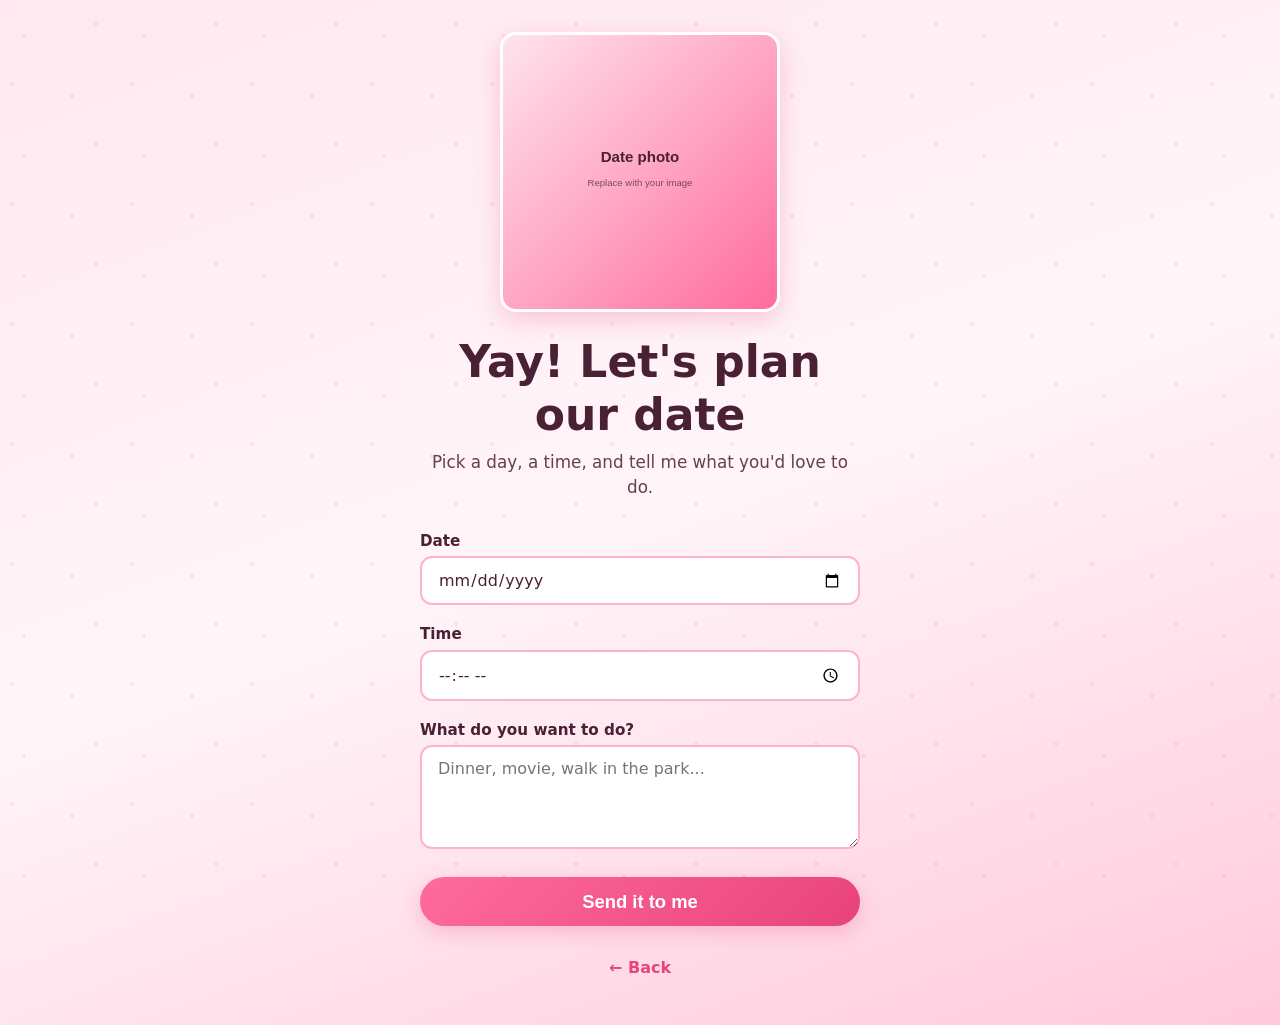
==== date.html @ 162b0b5b "first commit" ====
<!DOCTYPE html>
<html lang="en">
<head>
  <meta charset="UTF-8">
  <meta name="viewport" content="width=device-width, initial-scale=1.0">
  <title>Plan our date</title>
  <link rel="stylesheet" href="css/style.css">
</head>
<body class="page-date">
  <div class="hearts-bg" aria-hidden="true"></div>

  <main class="container container-narrow">
    <img src="images/date.svg" alt="Us" class="photo photo-hero">

    <h1 class="title">Yay! Let's plan our date</h1>
    <p class="subtitle">Pick a day, a time, and tell me what you'd love to do.</p>

    <form id="date-form" class="date-form">
      <label class="field">
        <span>Date</span>
        <input type="date" name="date" required>
      </label>

      <label class="field">
        <span>Time</span>
        <input type="time" name="time" required>
      </label>

      <label class="field">
        <span>What do you want to do?</span>
        <textarea name="activity" rows="4" placeholder="Dinner, movie, walk in the park..." required></textarea>
      </label>

      <button type="submit" class="btn btn-yes btn-full" id="submit-btn">Send it to me</button>
      <p class="form-status hidden" id="form-status" role="status"></p>
    </form>

    <a href="index.html" class="back-link">← Back</a>
  </main>

  <script src="js/config.js"></script>
  <script src="js/date-form.js"></script>
</body>
</html>
---- css/style.css ----
*,
*::before,
*::after {
  box-sizing: border-box;
  margin: 0;
  padding: 0;
}

:root {
  --pink: #ff6b9d;
  --pink-dark: #e8437a;
  --rose: #ffb3c9;
  --cream: #fff5f8;
  --text: #4a2035;
  --shadow: rgba(232, 67, 122, 0.25);
}

html {
  min-height: 100%;
}

body {
  min-height: 100vh;
  font-family: "Segoe UI", system-ui, -apple-system, sans-serif;
  color: var(--text);
  overflow-x: hidden;
}

.page-main {
  background: linear-gradient(160deg, #ffe4ec 0%, #fff0f5 40%, #ffd6e8 100%);
}

.page-date {
  background: linear-gradient(160deg, #ffe8f0 0%, #fff5f8 50%, #ffc9dc 100%);
}

.page-sad {
  background: linear-gradient(160deg, #2a2438 0%, #3d3550 50%, #1e1a28 100%);
  color: #d4cce0;
}

.hearts-bg {
  position: fixed;
  inset: 0;
  pointer-events: none;
  opacity: 0.15;
  background-image:
    radial-gradient(circle at 20% 30%, var(--pink) 2px, transparent 2px),
    radial-gradient(circle at 80% 20%, var(--pink) 2px, transparent 2px),
    radial-gradient(circle at 60% 80%, var(--pink) 2px, transparent 2px),
    radial-gradient(circle at 10% 70%, var(--pink) 2px, transparent 2px);
  background-size: 120px 120px;
}

.container {
  position: relative;
  z-index: 1;
  max-width: 720px;
  margin: 0 auto;
  padding: 2rem 1.25rem 3rem;
  text-align: center;
}

.container-narrow {
  max-width: 480px;
}

.photo-grid {
  display: grid;
  grid-template-columns: repeat(3, 1fr);
  gap: 0.75rem;
  margin-bottom: 2rem;
}

.photo {
  width: 100%;
  aspect-ratio: 1;
  object-fit: cover;
  border-radius: 1rem;
  box-shadow: 0 8px 24px var(--shadow);
  border: 3px solid white;
}

.photo-hero {
  max-width: 280px;
  margin: 0 auto 1.5rem;
  display: block;
}

.title {
  font-size: clamp(2rem, 6vw, 2.75rem);
  font-weight: 700;
  margin-bottom: 0.5rem;
  line-height: 1.2;
}

.subtitle {
  font-size: 1.05rem;
  opacity: 0.85;
  margin-bottom: 2rem;
  line-height: 1.5;
}

.button-area {
  position: relative;
  min-height: 120px;
  display: flex;
  flex-wrap: wrap;
  align-items: center;
  justify-content: center;
  gap: 1rem;
  margin-top: 1.5rem;
}

.btn {
  display: inline-flex;
  align-items: center;
  justify-content: center;
  padding: 0.85rem 2.25rem;
  font-size: 1.15rem;
  font-weight: 600;
  border: none;
  border-radius: 999px;
  cursor: pointer;
  text-decoration: none;
  transition: transform 0.15s ease, box-shadow 0.15s ease;
  user-select: none;
  -webkit-tap-highlight-color: transparent;
}

.btn-yes {
  background: linear-gradient(135deg, var(--pink), var(--pink-dark));
  color: white;
  box-shadow: 0 6px 20px var(--shadow);
}

.btn-yes:hover {
  transform: scale(1.05);
  box-shadow: 0 8px 28px var(--shadow);
}

.btn-no {
  background: white;
  color: var(--text);
  border: 2px solid var(--rose);
  box-shadow: 0 4px 16px rgba(0, 0, 0, 0.08);
  position: absolute;
  transition: left 0.12s ease, top 0.12s ease, transform 0.15s ease;
}

.btn-no.chase-mode {
  cursor: default;
}

.btn-no.clickable-mode {
  position: relative;
  cursor: pointer;
  animation: pulse 1.5s ease infinite;
}

.btn-no.clickable-mode:hover {
  transform: scale(1.05);
}

@keyframes pulse {
  0%, 100% { box-shadow: 0 4px 16px rgba(0, 0, 0, 0.08); }
  50% { box-shadow: 0 4px 24px var(--shadow); }
}

.btn-full {
  width: 100%;
  margin-top: 0.5rem;
}

.btn-muted {
  background: rgba(255, 255, 255, 0.1);
  color: #d4cce0;
  border: 1px solid rgba(255, 255, 255, 0.2);
}

.btn-muted:hover {
  background: rgba(255, 255, 255, 0.15);
}

.btn:disabled {
  opacity: 0.6;
  cursor: not-allowed;
}

.hint {
  margin-top: 1.25rem;
  font-size: 0.95rem;
  opacity: 0.75;
  min-height: 1.5em;
}

.hidden {
  display: none !important;
}

.date-form {
  text-align: left;
}

.field {
  display: flex;
  flex-direction: column;
  gap: 0.4rem;
  margin-bottom: 1.25rem;
}

.field span {
  font-weight: 600;
  font-size: 0.95rem;
}

.field input,
.field textarea {
  padding: 0.75rem 1rem;
  border: 2px solid var(--rose);
  border-radius: 0.75rem;
  font: inherit;
  background: white;
  color: var(--text);
}

.field input:focus,
.field textarea:focus {
  outline: none;
  border-color: var(--pink);
  box-shadow: 0 0 0 3px rgba(255, 107, 157, 0.2);
}

.field textarea {
  resize: vertical;
  min-height: 100px;
}

.form-status {
  margin-top: 1rem;
  text-align: center;
  font-weight: 600;
}

.form-status.success {
  color: #2d8a4e;
}

.form-status.error {
  color: #c0392b;
}

.back-link {
  display: inline-block;
  margin-top: 2rem;
  color: var(--pink-dark);
  text-decoration: none;
  font-weight: 600;
}

.back-link:hover {
  text-decoration: underline;
}

.sad-content {
  padding-top: 4rem;
}

.sad-photo {
  border-color: rgba(255, 255, 255, 0.15);
  filter: grayscale(0.4) brightness(0.85);
}

.sad-title {
  color: #e8e0f0;
  font-size: clamp(2.5rem, 8vw, 3.5rem);
}

.sad-text {
  color: #a89bb8;
  margin-bottom: 2.5rem;
}

@media (max-width: 520px) {
  .photo-grid {
    grid-template-columns: 1fr;
    max-width: 220px;
    margin-left: auto;
    margin-right: auto;
  }

  .button-area {
    min-height: 160px;
  }
}
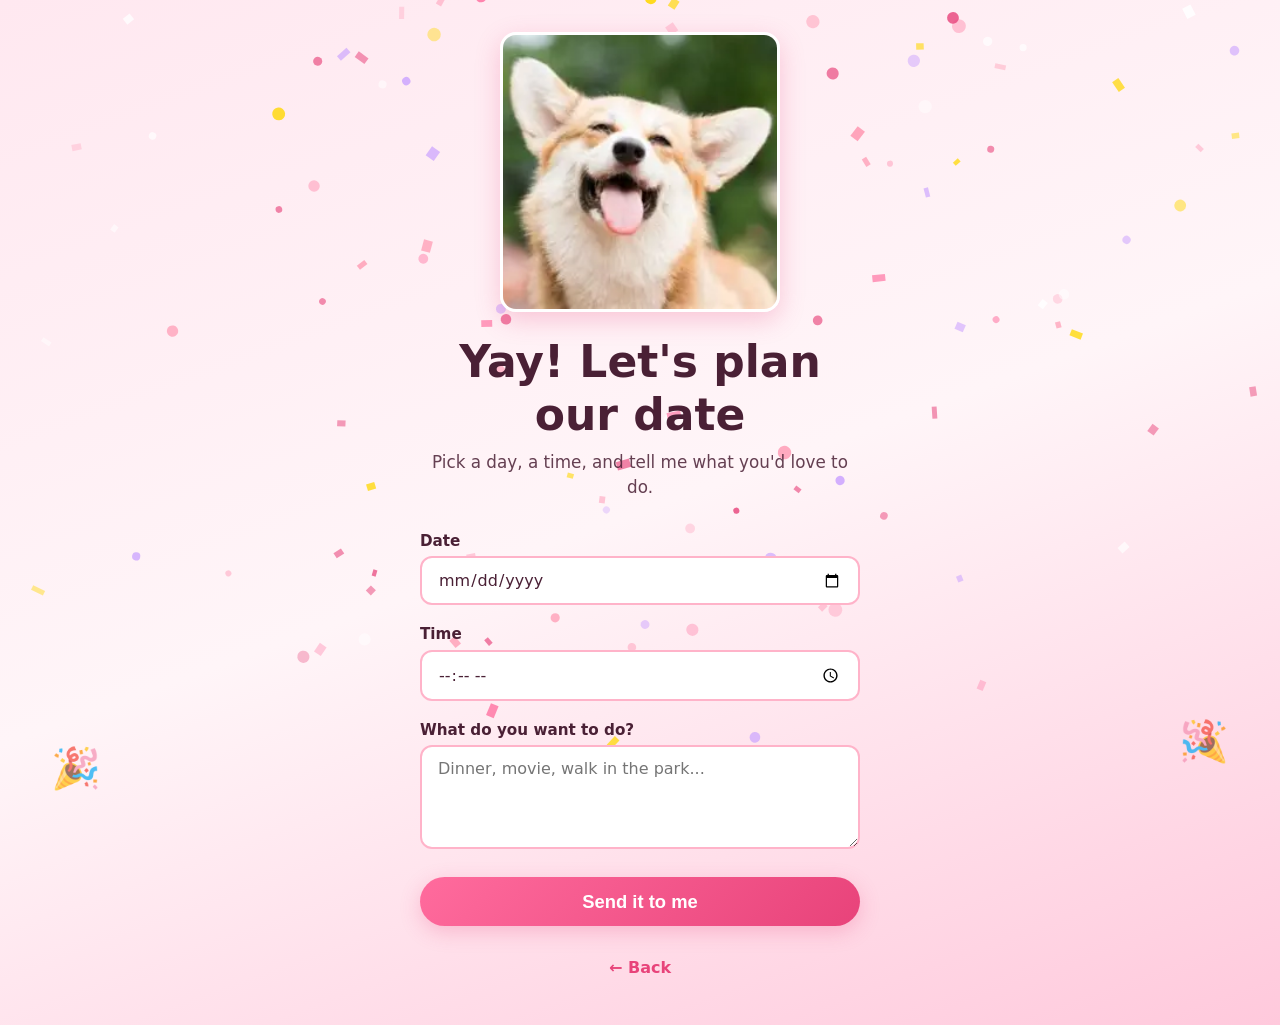
==== commit 78835da0: "changes" ====
--- a/date.html
+++ b/date.html
@@ -5,12 +5,15 @@
   <meta name="viewport" content="width=device-width, initial-scale=1.0">
   <title>Plan our date</title>
   <link rel="stylesheet" href="css/style.css">
+  <link rel="stylesheet" href="css/animations.css">
 </head>
 <body class="page-date">
-  <div class="hearts-bg" aria-hidden="true"></div>
+  <canvas class="confetti-canvas" id="confetti-canvas" aria-hidden="true"></canvas>
+  <span class="party-popper party-popper-left" aria-hidden="true">🎉</span>
+  <span class="party-popper party-popper-right" aria-hidden="true">🎉</span>
 
   <main class="container container-narrow">
-    <img src="images/date.svg" alt="Us" class="photo photo-hero">
+    <img src="images/download.webp" alt="Us" class="photo photo-hero">
 
     <h1 class="title">Yay! Let's plan our date</h1>
     <p class="subtitle">Pick a day, a time, and tell me what you'd love to do.</p>
@@ -38,6 +41,7 @@
     <a href="index.html" class="back-link">← Back</a>
   </main>
 
+  <script src="js/animations.js"></script>
   <script src="js/config.js"></script>
   <script src="js/date-form.js"></script>
 </body>
--- a/css/style.css
+++ b/css/style.css
@@ -54,7 +54,7 @@
 
 .container {
   position: relative;
-  z-index: 1;
+  z-index: 2;
   max-width: 720px;
   margin: 0 auto;
   padding: 2rem 1.25rem 3rem;
@@ -192,6 +192,66 @@
   font-size: 0.95rem;
   opacity: 0.75;
   min-height: 1.5em;
+  transition: opacity 0.2s ease;
+}
+
+.hint.guilt-flash {
+  opacity: 1;
+  color: var(--pink-dark);
+  font-weight: 600;
+  animation: guilt-shake 0.45s ease;
+}
+
+.guilt-popups {
+  position: fixed;
+  inset: 0;
+  pointer-events: none;
+  z-index: 3;
+}
+
+.guilt-bubble {
+  position: fixed;
+  padding: 0.5rem 1rem;
+  background: white;
+  color: var(--pink-dark);
+  font-weight: 700;
+  font-size: 1rem;
+  border-radius: 999px;
+  border: 2px solid var(--rose);
+  box-shadow: 0 6px 20px var(--shadow);
+  white-space: nowrap;
+  animation: guilt-pop 1.8s ease forwards;
+  transform: translate(-50%, -50%);
+}
+
+@keyframes guilt-shake {
+  0%, 100% { transform: translateX(0); }
+  20% { transform: translateX(-6px); }
+  40% { transform: translateX(6px); }
+  60% { transform: translateX(-4px); }
+  80% { transform: translateX(4px); }
+}
+
+@keyframes guilt-pop {
+  0% {
+    opacity: 0;
+    transform: translate(-50%, -50%) scale(0.5);
+  }
+  12% {
+    opacity: 1;
+    transform: translate(-50%, -60%) scale(1.08);
+  }
+  25% {
+    transform: translate(-50%, -75%) scale(1);
+  }
+  75% {
+    opacity: 1;
+    transform: translate(-50%, -95%) scale(1);
+  }
+  100% {
+    opacity: 0;
+    transform: translate(-50%, -120%) scale(0.9);
+  }
 }
 
 .hidden {
--- a/css/animations.css
+++ b/css/animations.css
@@ -0,0 +1,260 @@
+/* ── Floating hearts (background) ── */
+.floating-hearts {
+  position: fixed;
+  inset: 0;
+  pointer-events: none;
+  z-index: 0;
+  overflow: hidden;
+}
+
+.float-heart {
+  position: absolute;
+  bottom: -40px;
+  color: var(--pink);
+  animation: float-up linear infinite;
+  will-change: transform, opacity;
+}
+
+@keyframes float-up {
+  0% {
+    transform: translateY(0) translateX(0) rotate(0deg) scale(1);
+    opacity: 0;
+  }
+  8% {
+    opacity: var(--heart-opacity, 0.35);
+  }
+  50% {
+    transform: translateY(-55vh) translateX(var(--drift, 20px)) rotate(180deg) scale(1.1);
+  }
+  92% {
+    opacity: var(--heart-opacity, 0.35);
+  }
+  100% {
+    transform: translateY(-110vh) translateX(calc(var(--drift, 20px) * -0.5)) rotate(360deg) scale(0.9);
+    opacity: 0;
+  }
+}
+
+/* ── Big beating heart (main page) ── */
+.big-heart-wrap {
+  position: fixed;
+  inset: 0;
+  display: flex;
+  align-items: center;
+  justify-content: center;
+  pointer-events: none;
+  z-index: 0;
+}
+
+.big-heart {
+  width: min(70vw, 420px);
+  height: min(70vw, 420px);
+  color: var(--pink);
+  opacity: 0.12;
+  animation: heartbeat 1.1s ease-in-out infinite;
+  filter: drop-shadow(0 0 40px rgba(255, 107, 157, 0.3));
+}
+
+.big-heart svg {
+  width: 100%;
+  height: 100%;
+}
+
+@keyframes heartbeat {
+  0%, 100% {
+    transform: scale(1);
+  }
+  15% {
+    transform: scale(1.12);
+  }
+  30% {
+    transform: scale(1);
+  }
+  45% {
+    transform: scale(1.08);
+  }
+  60% {
+    transform: scale(1);
+  }
+}
+
+/* ── Breaking heart (sad page) ── */
+.sad-bg {
+  position: fixed;
+  inset: 0;
+  pointer-events: none;
+  z-index: 0;
+  overflow: hidden;
+}
+
+.breaking-heart {
+  position: absolute;
+  top: 50%;
+  left: 50%;
+  width: min(55vw, 260px);
+  height: min(55vw, 260px);
+  transform: translate(-50%, -58%);
+}
+
+.breaking-heart svg {
+  width: 100%;
+  height: 100%;
+  overflow: visible;
+}
+
+.heart-whole {
+  fill: #6b4a6e;
+  opacity: 0.35;
+  transform-origin: center;
+  animation: heart-show 0.8s ease forwards;
+}
+
+.heart-piece-left,
+.heart-piece-right {
+  fill: #6b4a6e;
+  opacity: 0;
+  transform-origin: 50px 45px;
+  transform-box: fill-box;
+}
+
+.heart-crack {
+  stroke: #3d2a40;
+  stroke-width: 2;
+  fill: none;
+  opacity: 0;
+  stroke-dasharray: 40;
+  stroke-dashoffset: 40;
+  transform-origin: 50px 45px;
+}
+
+.breaking-heart.animate .heart-whole {
+  animation: heart-fade-out 0.4s ease 1.2s forwards;
+}
+
+.breaking-heart.animate .heart-crack {
+  animation: crack-draw 0.5s ease 1s forwards;
+}
+
+.breaking-heart.animate .heart-piece-left {
+  opacity: 0.4;
+  animation: break-left 1.2s ease 1.4s forwards;
+}
+
+.breaking-heart.animate .heart-piece-right {
+  opacity: 0.4;
+  animation: break-right 1.2s ease 1.4s forwards;
+}
+
+@keyframes heart-show {
+  from { opacity: 0; transform: scale(0.6); }
+  to { opacity: 0.35; transform: scale(1); }
+}
+
+@keyframes heart-fade-out {
+  to { opacity: 0; transform: scale(1); }
+}
+
+@keyframes crack-draw {
+  to { opacity: 0.8; stroke-dashoffset: 0; }
+}
+
+@keyframes break-left {
+  0% {
+    opacity: 0.4;
+    transform: translate(0, 0) rotate(0deg);
+  }
+  100% {
+    opacity: 0.15;
+    transform: translate(-35px, 30px) rotate(-18deg);
+  }
+}
+
+@keyframes break-right {
+  0% {
+    opacity: 0.4;
+    transform: translate(0, 0) rotate(0deg);
+  }
+  100% {
+    opacity: 0.15;
+    transform: translate(35px, 30px) rotate(18deg);
+  }
+}
+
+.sad-drip {
+  position: absolute;
+  width: 8px;
+  height: 8px;
+  background: #5a4060;
+  border-radius: 50% 50% 50% 50% / 60% 60% 40% 40%;
+  opacity: 0;
+  animation: drip-fall 2s ease-in infinite;
+}
+
+.sad-drip:nth-child(1) { left: 48%; top: 52%; animation-delay: 2.2s; }
+.sad-drip:nth-child(2) { left: 52%; top: 54%; animation-delay: 2.6s; width: 6px; height: 6px; }
+
+@keyframes drip-fall {
+  0% { opacity: 0; transform: translateY(0) scale(1); }
+  15% { opacity: 0.5; }
+  100% { opacity: 0; transform: translateY(80px) scale(0.5); }
+}
+
+/* ── Confetti / party poppers (date page) ── */
+.confetti-canvas {
+  position: fixed;
+  inset: 0;
+  width: 100%;
+  height: 100%;
+  pointer-events: none;
+  z-index: 0;
+}
+
+.party-popper {
+  position: fixed;
+  font-size: 2.5rem;
+  pointer-events: none;
+  z-index: 0;
+  animation: popper-bounce 2s ease infinite;
+  opacity: 0.7;
+}
+
+.party-popper-left {
+  left: 4%;
+  bottom: 12%;
+  animation-delay: 0s;
+}
+
+.party-popper-right {
+  right: 4%;
+  bottom: 15%;
+  animation-delay: 0.6s;
+  transform: scaleX(-1);
+}
+
+@keyframes popper-bounce {
+  0%, 100% { transform: translateY(0) rotate(-8deg); }
+  50% { transform: translateY(-12px) rotate(8deg); }
+}
+
+.party-popper-right {
+  animation-name: popper-bounce-flip;
+}
+
+@keyframes popper-bounce-flip {
+  0%, 100% { transform: scaleX(-1) translateY(0) rotate(-8deg); }
+  50% { transform: scaleX(-1) translateY(-12px) rotate(8deg); }
+}
+
+@media (prefers-reduced-motion: reduce) {
+  .float-heart,
+  .big-heart,
+  .breaking-heart *,
+  .party-popper,
+  .sad-drip {
+    animation: none !important;
+  }
+
+  .heart-whole { opacity: 0.2; }
+  .heart-piece-left,
+  .heart-piece-right { opacity: 0.15; }
+}
